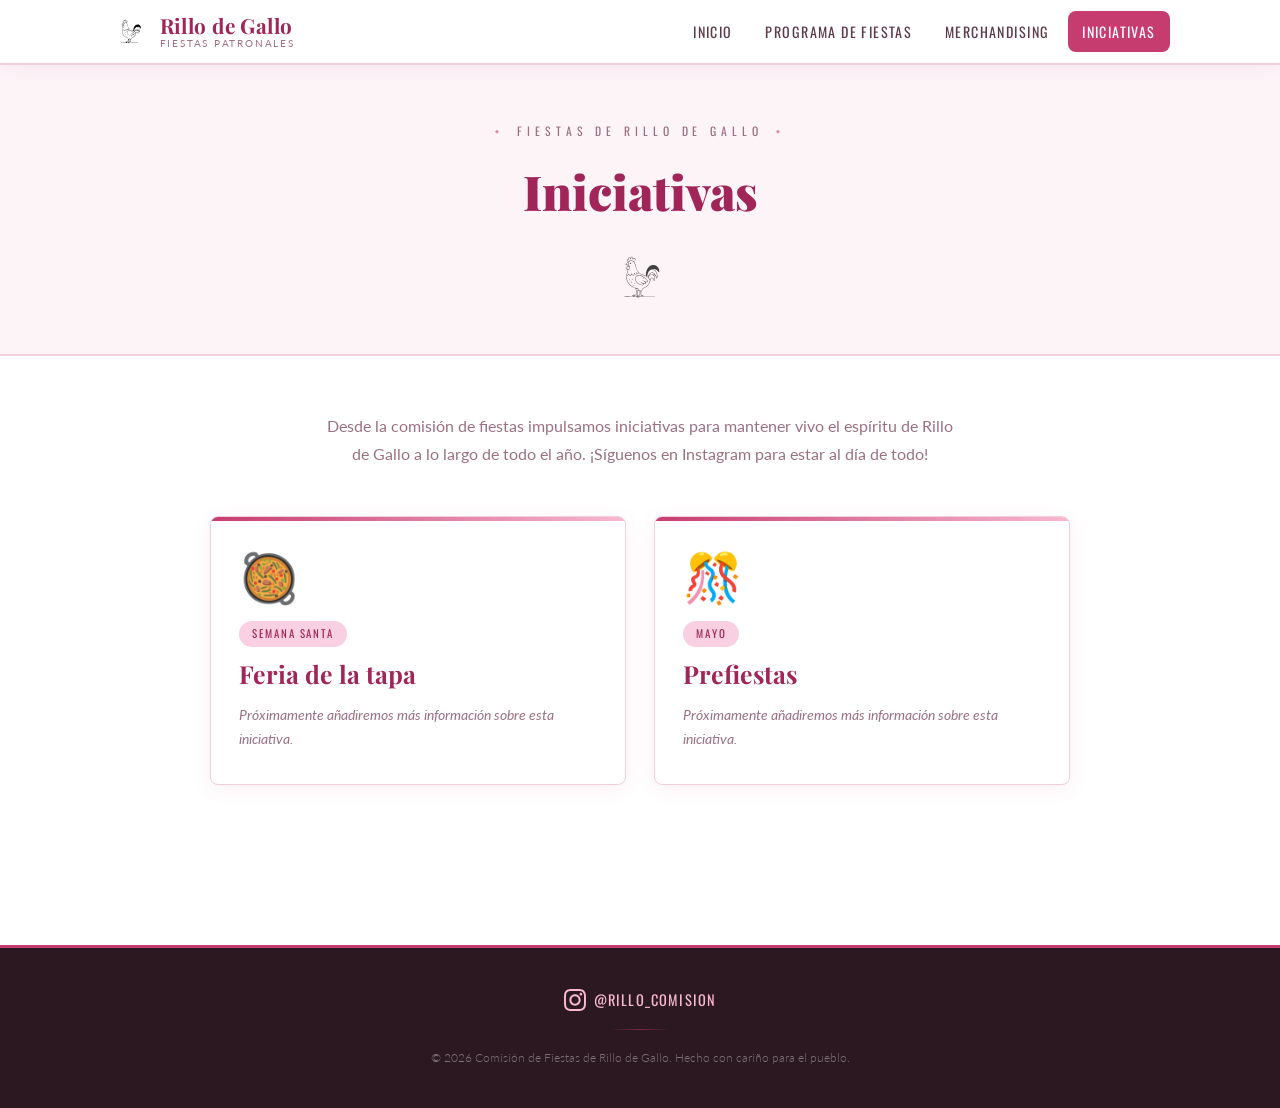
==== iniciativas.html @ b317466b "first commit" ====
<!DOCTYPE html>
<html lang="es">
<head>
  <meta charset="UTF-8" />
  <meta name="viewport" content="width=device-width, initial-scale=1.0" />
  <meta name="description" content="Iniciativas y propuestas de la comisión de las Fiestas de Rillo de Gallo. Proyectos y actividades para el pueblo." />
  <title>Iniciativas · Rillo de Gallo</title>
  <link rel="stylesheet" href="style.css" />
</head>
<body>

  <!-- ========================================================
       HEADER
       ======================================================== -->
  <header class="site-header" role="banner">
    <div class="header-inner">

      <a href="index.html" class="site-logo" aria-label="Inicio — Fiestas de Rillo de Gallo">
        <img src="gallo.svg" alt="" class="logo-rooster" aria-hidden="true" />
        <div class="logo-text">
          <span class="logo-main">Rillo de Gallo</span>
          <span class="logo-sub">Fiestas Patronales</span>
        </div>
      </a>

      <button
        id="nav-toggle"
        class="nav-toggle"
        aria-controls="site-nav"
        aria-expanded="false"
        aria-label="Abrir menú de navegación"
      >
        <span></span>
        <span></span>
        <span></span>
      </button>

      <nav id="site-nav" class="site-nav" aria-label="Navegación principal">
        <a href="index.html"         class="nav-link">Inicio</a>
        <a href="programa.html"      class="nav-link">Programa de Fiestas</a>
        <a href="merchandising.html" class="nav-link">Merchandising</a>
        <a href="iniciativas.html"   class="nav-link">Iniciativas</a>
      </nav>

    </div>
  </header>


  <!-- ========================================================
       HERO DE SECCIÓN
       ======================================================== -->
  <section class="section-hero" aria-labelledby="page-title">
    <p class="section-hero-eyebrow">Fiestas de Rillo de Gallo</p>
    <h1 class="section-hero-title" id="page-title">Iniciativas</h1>
    <img src="gallo.svg" alt="" class="section-hero-rooster" aria-hidden="true" />
  </section>


  <!-- ========================================================
       INICIATIVAS
       ======================================================== -->
  <main class="initiatives-section" id="main-content">
    <div class="container">

      <p class="initiatives-intro">
        Desde la comisión de fiestas impulsamos iniciativas para mantener vivo
        el espíritu de Rillo de Gallo a lo largo de todo el año.
        ¡Síguenos en Instagram para estar al día de todo!
      </p>

      <div class="initiatives-grid">

        <!-- Feria de la tapa -->
        <article class="initiative-card" aria-labelledby="init-tapa-title">
          <span class="initiative-icon" aria-hidden="true">🥘</span>
          <span class="initiative-tag">Semana Santa</span>
          <h2 class="initiative-title" id="init-tapa-title">Feria de la tapa</h2>
          <p class="initiative-desc">
            Próximamente añadiremos más información sobre esta iniciativa.
          </p>
        </article>

        <!-- Prefiestas -->
        <article class="initiative-card" aria-labelledby="init-prefiestas-title">
          <span class="initiative-icon" aria-hidden="true">🎊</span>
          <span class="initiative-tag">Mayo</span>
          <h2 class="initiative-title" id="init-prefiestas-title">Prefiestas</h2>
          <p class="initiative-desc">
            Próximamente añadiremos más información sobre esta iniciativa.
          </p>
        </article>

      </div>
    </div>
  </main>


  <!-- ========================================================
       FOOTER
       ======================================================== -->
  <footer class="site-footer" role="contentinfo">
    <div class="footer-inner">

      <a
        href="https://www.instagram.com/rillo_comision/"
        target="_blank"
        rel="noopener noreferrer"
        class="footer-instagram"
        aria-label="Síguenos en Instagram (@rillo_comision) — se abre en pestaña nueva"
      >
        <svg xmlns="http://www.w3.org/2000/svg" viewBox="0 0 24 24" aria-hidden="true" focusable="false">
          <path d="M12 2.163c3.204 0 3.584.012 4.85.07 3.252.148 4.771 1.691 4.919 4.919.058 1.265.069 1.645.069 4.849 0 3.205-.012 3.584-.069 4.849-.149 3.225-1.664 4.771-4.919 4.919-1.266.058-1.644.07-4.85.07-3.204 0-3.584-.012-4.849-.07-3.26-.149-4.771-1.699-4.919-4.92-.058-1.265-.07-1.644-.07-4.849 0-3.204.013-3.583.07-4.849.149-3.227 1.664-4.771 4.919-4.919 1.266-.057 1.645-.069 4.849-.069zm0-2.163c-3.259 0-3.667.014-4.947.072-4.358.2-6.78 2.618-6.98 6.98-.059 1.281-.073 1.689-.073 4.948 0 3.259.014 3.668.072 4.948.2 4.358 2.618 6.78 6.98 6.98 1.281.058 1.689.072 4.948.072 3.259 0 3.668-.014 4.948-.072 4.354-.2 6.782-2.618 6.979-6.98.059-1.28.073-1.689.073-4.948 0-3.259-.014-3.667-.072-4.947-.196-4.354-2.617-6.78-6.979-6.98-1.281-.059-1.69-.073-4.949-.073zm0 5.838c-3.403 0-6.162 2.759-6.162 6.162s2.759 6.163 6.162 6.163 6.162-2.759 6.162-6.163c0-3.403-2.759-6.162-6.162-6.162zm0 10.162c-2.209 0-4-1.79-4-4 0-2.209 1.791-4 4-4s4 1.791 4 4c0 2.21-1.791 4-4 4zm6.406-11.845c-.796 0-1.441.645-1.441 1.44s.645 1.44 1.441 1.44c.795 0 1.439-.645 1.439-1.44s-.644-1.44-1.439-1.44z"/>
        </svg>
        @rillo_comision
      </a>

      <hr class="footer-divider" aria-hidden="true" />

      <p class="footer-copy">
        &copy; <span id="footer-year">2026</span> Comisión de Fiestas de Rillo de Gallo.
        Hecho con cariño para el pueblo.
      </p>

    </div>
  </footer>


  <script src="script.js"></script>
  <script>
    var footerYear = document.getElementById('footer-year');
    if (footerYear) footerYear.textContent = new Date().getFullYear();
  </script>

</body>
</html>
---- style.css ----
/* ============================================
   FIESTAS DE RILLO DE GALLO — Hoja de estilos
   ============================================
   Para cambiar colores, edita las variables
   CSS de la sección ":root" más abajo.
   ============================================ */

@import url('https://fonts.googleapis.com/css2?family=Playfair+Display:ital,wght@0,700;0,900;1,400;1,700&family=Oswald:wght@400;600;700&family=Lato:wght@300;400;700&display=swap');

/* ============================================
   VARIABLES
   ============================================ */
:root {
  --color-primary:       #C73C6E; /* Rosa principal */
  --color-primary-dark:  #A02558; /* Rosa oscuro */
  --color-primary-light: #F9D0E1; /* Rosa muy claro */
  --color-accent:        #F8B8D0; /* Rosa acento */
  --color-bg:            #FFFFFF; /* Blanco puro */
  --color-bg-soft:       #FDF4F8; /* Blanco rosado muy suave */
  --color-text:          #2C1820; /* Texto oscuro */
  --color-text-mid:      #5C3A4A; /* Texto medio */
  --color-text-light:    #9B7080; /* Texto suave */
  --color-border:        #F0D0DC; /* Borde rosa claro */
  --color-dark:          #2C1820; /* Oscuro (footer) */
  --color-white:         #FFFFFF;

  --font-display: 'Playfair Display', Georgia, serif;
  --font-heading: 'Oswald', Arial, sans-serif;
  --font-body:    'Lato', Arial, sans-serif;

  --shadow-soft:   0 4px 20px rgba(199, 60, 110, 0.08);
  --shadow-medium: 0 8px 30px rgba(199, 60, 110, 0.15);
  --radius:        8px;
  --transition:    0.3s ease;
}

/* ============================================
   RESET Y BASE
   ============================================ */
*, *::before, *::after {
  box-sizing: border-box;
  margin: 0;
  padding: 0;
}

html { scroll-behavior: smooth; }

body {
  font-family: var(--font-body);
  color: var(--color-text);
  background-color: var(--color-bg);
  min-height: 100vh;
  line-height: 1.65;
}

img { max-width: 100%; height: auto; display: block; }

a {
  color: var(--color-primary);
  text-decoration: none;
  transition: color var(--transition);
}
a:hover { color: var(--color-primary-dark); }

.container {
  width: 100%;
  max-width: 1100px;
  margin: 0 auto;
  padding: 0 1.25rem;
}

/* ============================================
   HEADER — blanco con acentos rosas
   ============================================ */
.site-header {
  background-color: var(--color-bg);
  position: sticky;
  top: 0;
  z-index: 1000;
  border-bottom: 2px solid var(--color-border);
  box-shadow: 0 2px 16px rgba(199, 60, 110, 0.08);
}

.header-inner {
  display: flex;
  align-items: center;
  justify-content: space-between;
  padding: 0.7rem 1.25rem;
  max-width: 1100px;
  margin: 0 auto;
  gap: 1rem;
}

/* Logo con gallo */
.site-logo {
  display: flex;
  align-items: center;
  gap: 0.6rem;
  text-decoration: none;
  flex-shrink: 0;
}

.logo-rooster {
  width: 40px;
  height: 40px;
  flex-shrink: 0;
}

.logo-text {
  display: flex;
  flex-direction: column;
  line-height: 1.15;
}

.logo-main {
  font-family: var(--font-display);
  font-size: clamp(1rem, 3.5vw, 1.3rem);
  font-weight: 700;
  color: var(--color-primary-dark);
  letter-spacing: 0.02em;
}

.logo-sub {
  font-family: var(--font-body);
  font-size: clamp(0.55rem, 1.5vw, 0.62rem);
  color: var(--color-text-light);
  letter-spacing: 0.18em;
  text-transform: uppercase;
}

/* ---- Navegación ---- */
.site-nav {
  display: none;
  flex-direction: column;
  gap: 0.15rem;
  position: absolute;
  top: 100%;
  left: 0;
  right: 0;
  background-color: var(--color-bg);
  padding: 0.75rem 1.25rem 1.25rem;
  border-top: 1px solid var(--color-border);
  box-shadow: 0 8px 20px rgba(199, 60, 110, 0.08);
}

.site-nav.is-open { display: flex; }

.nav-link {
  font-family: var(--font-heading);
  font-size: 0.88rem;
  letter-spacing: 0.1em;
  text-transform: uppercase;
  color: var(--color-text-mid);
  padding: 0.55rem 0.9rem;
  border-radius: var(--radius);
  transition: background-color var(--transition), color var(--transition);
  white-space: nowrap;
}

.nav-link:hover,
.nav-link.active {
  background-color: var(--color-primary);
  color: var(--color-white);
}

/* ---- Botón hamburguesa ---- */
.nav-toggle {
  background: none;
  border: 1.5px solid var(--color-primary);
  border-radius: var(--radius);
  width: 42px;
  height: 36px;
  display: flex;
  flex-direction: column;
  justify-content: center;
  align-items: center;
  gap: 5px;
  cursor: pointer;
  padding: 0 8px;
  flex-shrink: 0;
  transition: background-color var(--transition);
}

.nav-toggle:hover { background-color: var(--color-primary-light); }

.nav-toggle span {
  display: block;
  width: 100%;
  height: 2px;
  background-color: var(--color-primary);
  border-radius: 2px;
  transition: transform var(--transition), opacity var(--transition);
}

.nav-toggle[aria-expanded="true"] span:nth-child(1) { transform: translateY(7px) rotate(45deg); }
.nav-toggle[aria-expanded="true"] span:nth-child(2) { opacity: 0; transform: scaleX(0); }
.nav-toggle[aria-expanded="true"] span:nth-child(3) { transform: translateY(-7px) rotate(-45deg); }

@media (min-width: 768px) {
  .nav-toggle { display: none; }

  .site-nav {
    display: flex;
    flex-direction: row;
    position: static;
    background: none;
    padding: 0;
    border: none;
    box-shadow: none;
    gap: 0.25rem;
  }
}

/* ============================================
   FOOTER
   ============================================ */
.site-footer {
  background-color: var(--color-dark);
  border-top: 3px solid var(--color-primary);
  color: rgba(255,255,255,0.85);
  padding: 2.5rem 1.25rem;
  margin-top: 5rem;
}

.footer-inner {
  max-width: 1100px;
  margin: 0 auto;
  display: flex;
  flex-direction: column;
  align-items: center;
  gap: 1.1rem;
  text-align: center;
}

.footer-instagram {
  display: inline-flex;
  align-items: center;
  gap: 0.5rem;
  color: var(--color-accent);
  font-family: var(--font-heading);
  font-size: 0.9rem;
  letter-spacing: 0.08em;
  text-transform: uppercase;
  transition: color var(--transition), transform var(--transition);
}

.footer-instagram:hover { color: var(--color-white); transform: translateY(-2px); }

.footer-instagram svg { width: 22px; height: 22px; fill: currentColor; flex-shrink: 0; }

.footer-divider {
  width: 60px;
  height: 1px;
  background: linear-gradient(to right, transparent, rgba(199,60,110,0.5), transparent);
  border: none;
}

.footer-copy {
  font-size: 0.78rem;
  opacity: 0.45;
  font-family: var(--font-body);
  font-weight: 300;
}

/* ============================================
   ORNAMENTO DECORATIVO
   ============================================ */
.ornament {
  display: flex;
  align-items: center;
  gap: 1.2rem;
  justify-content: center;
  margin: 2.5rem auto;
  max-width: 500px;
  padding: 0 1.25rem;
}

.ornament::before,
.ornament::after {
  content: '';
  flex: 1;
  height: 1px;
  background: linear-gradient(to right, transparent, var(--color-border));
}
.ornament::after {
  background: linear-gradient(to left, transparent, var(--color-border));
}

.ornament-symbol {
  font-size: 1rem;
  color: var(--color-primary);
  flex-shrink: 0;
}

/* ============================================
   HERO PRINCIPAL (index.html) — blanco con ilustración
   ============================================ */
.hero {
  background-color: var(--color-bg);
  text-align: center;
  padding: 3.5rem 1.25rem 0;
  overflow: hidden;
}

.hero-eyebrow {
  font-family: var(--font-heading);
  font-size: clamp(0.68rem, 2vw, 0.82rem);
  letter-spacing: 0.42em;
  text-transform: uppercase;
  color: var(--color-text-light);
  margin-bottom: 1.2rem;
  display: flex;
  align-items: center;
  justify-content: center;
  gap: 0.8rem;
}

.hero-eyebrow::before,
.hero-eyebrow::after {
  content: '◆';
  font-size: 0.4em;
  color: var(--color-primary);
  opacity: 0.6;
}

.hero-title {
  font-family: var(--font-display);
  font-size: clamp(2.4rem, 8vw, 4.8rem);
  font-weight: 900;
  line-height: 1.06;
  color: var(--color-text);
  margin-bottom: 0.3rem;
}

.hero-title-accent {
  display: block;
  color: var(--color-primary);
  font-style: italic;
}

.hero-year {
  font-family: var(--font-heading);
  font-size: clamp(1rem, 3.5vw, 1.4rem);
  font-weight: 400;
  letter-spacing: 0.35em;
  color: var(--color-text-light);
  margin-top: 0.5rem;
}

/* Ilustración del pueblo */
.hero-illustration-wrap {
  margin: 2rem auto 0;
  max-width: 900px;
  width: 100%;
  /* Fade suave en los laterales para integrar la imagen */
  -webkit-mask-image: linear-gradient(to right, transparent 0%, black 8%, black 92%, transparent 100%);
  mask-image: linear-gradient(to right, transparent 0%, black 8%, black 92%, transparent 100%);
}

.hero-illustration {
  width: 100%;
  height: auto;
  display: block;
}

/* Barra con fecha debajo de la ilustración */
.hero-date-bar {
  background-color: var(--color-primary);
  color: var(--color-white);
  padding: 0.7rem 1.25rem;
  font-family: var(--font-heading);
  font-size: clamp(0.8rem, 2.5vw, 0.95rem);
  letter-spacing: 0.2em;
  text-transform: uppercase;
  text-align: center;
}

/* ============================================
   SECCIÓN CUENTA ATRÁS
   ============================================ */
.countdown-section {
  padding: 4rem 1.25rem 3rem;
  text-align: center;
  background-color: var(--color-bg-soft);
}

.section-title {
  font-family: var(--font-display);
  font-size: clamp(1.4rem, 4vw, 2rem);
  color: var(--color-primary-dark);
  margin-bottom: 0.4rem;
}

.section-subtitle {
  font-family: var(--font-body);
  font-size: clamp(0.85rem, 2.5vw, 1rem);
  color: var(--color-text-light);
  margin-bottom: 2.5rem;
}

.countdown-grid {
  display: inline-flex;
  justify-content: center;
  align-items: center;
  gap: 0.6rem;
  flex-wrap: wrap;
}

.countdown-item {
  background-color: var(--color-dark);
  border-radius: var(--radius);
  padding: 1.2rem 0.9rem 1rem;
  min-width: 80px;
  box-shadow: var(--shadow-medium);
  border-top: 3px solid var(--color-primary);
  position: relative;
  overflow: hidden;
}

.countdown-item::before {
  content: '';
  position: absolute;
  inset: 0;
  background: linear-gradient(135deg, rgba(199,60,110,0.1) 0%, transparent 55%);
  pointer-events: none;
}

.countdown-number {
  display: block;
  font-family: var(--font-heading);
  font-size: clamp(2rem, 7vw, 2.8rem);
  font-weight: 700;
  color: var(--color-accent);
  line-height: 1;
  min-width: 2ch;
  font-variant-numeric: tabular-nums;
}

.countdown-label {
  display: block;
  font-family: var(--font-body);
  font-size: 0.6rem;
  text-transform: uppercase;
  letter-spacing: 0.18em;
  color: rgba(255,255,255,0.5);
  margin-top: 0.4rem;
}

.countdown-sep {
  font-family: var(--font-heading);
  font-size: clamp(1.6rem, 5vw, 2.2rem);
  font-weight: 700;
  color: var(--color-primary);
  line-height: 1;
  margin-bottom: 1.1rem;
  flex-shrink: 0;
}

.countdown-celebration {
  display: none;
  font-family: var(--font-display);
  font-size: clamp(1.3rem, 5vw, 2rem);
  color: var(--color-primary);
  font-style: italic;
  padding: 1.5rem 1rem;
  border: 2px dashed var(--color-accent);
  border-radius: var(--radius);
  max-width: 500px;
  margin: 0 auto;
  background-color: var(--color-bg-soft);
  box-shadow: var(--shadow-soft);
}

/* ============================================
   BIENVENIDA
   ============================================ */
.welcome-section {
  background-color: var(--color-bg);
  padding: 4rem 1.25rem;
  position: relative;
}

.welcome-section::before,
.welcome-section::after {
  content: '';
  position: absolute;
  left: 8%;
  right: 8%;
  height: 1px;
  background: linear-gradient(to right, transparent, var(--color-border), transparent);
}
.welcome-section::before { top: 0; }
.welcome-section::after  { bottom: 0; }

.welcome-inner {
  max-width: 760px;
  margin: 0 auto;
  text-align: center;
}

.welcome-inner p {
  font-size: clamp(0.9rem, 2.5vw, 1.05rem);
  line-height: 1.85;
  color: var(--color-text-mid);
  margin-bottom: 1.2rem;
  text-align: left;
}
.welcome-inner p:last-child { margin-bottom: 0; }

.welcome-inner p:first-of-type::first-letter {
  font-family: var(--font-display);
  font-size: 3.2em;
  font-weight: 900;
  color: var(--color-primary);
  float: left;
  line-height: 0.75;
  margin-right: 0.1em;
  margin-top: 0.08em;
}

/* ============================================
   TARJETAS DE ACCESO RÁPIDO
   ============================================ */
.cards-section {
  padding: 3.5rem 1.25rem 4rem;
  background-color: var(--color-bg-soft);
}

.cards-grid {
  display: grid;
  grid-template-columns: 1fr;
  gap: 1.25rem;
  max-width: 900px;
  margin: 2rem auto 0;
}

@media (min-width: 480px) { .cards-grid { grid-template-columns: 1fr 1fr; } }
@media (min-width: 720px) { .cards-grid { grid-template-columns: repeat(3, 1fr); } }

.card {
  background-color: var(--color-bg);
  border-radius: var(--radius);
  padding: 2rem 1.4rem;
  text-align: center;
  text-decoration: none;
  color: var(--color-text);
  display: flex;
  flex-direction: column;
  align-items: center;
  gap: 0.5rem;
  box-shadow: var(--shadow-soft);
  border: 1.5px solid var(--color-border);
  transition: transform var(--transition), border-color var(--transition), box-shadow var(--transition);
  position: relative;
  overflow: hidden;
}

.card::before {
  content: '';
  position: absolute;
  top: 0; left: 0; right: 0;
  height: 3px;
  background: linear-gradient(to right, var(--color-primary), var(--color-accent));
}

.card:hover {
  transform: translateY(-5px);
  border-color: var(--color-primary);
  box-shadow: var(--shadow-medium);
  color: var(--color-text);
}

.card-icon { font-size: 2.6rem; line-height: 1; }

.card-title {
  font-family: var(--font-heading);
  font-size: 1rem;
  font-weight: 600;
  letter-spacing: 0.06em;
  text-transform: uppercase;
  color: var(--color-primary-dark);
  margin-top: 0.2rem;
}

.card-desc {
  font-family: var(--font-body);
  font-size: 0.83rem;
  color: var(--color-text-light);
  line-height: 1.55;
}

.card-arrow {
  font-size: 1.2rem;
  color: var(--color-primary);
  margin-top: 0.4rem;
  display: inline-block;
  transition: transform var(--transition);
}
.card:hover .card-arrow { transform: translateX(5px); }

/* ============================================
   HERO DE SECCIÓN (páginas interiores)
   ============================================ */
.section-hero {
  background-color: var(--color-bg-soft);
  border-bottom: 2px solid var(--color-border);
  text-align: center;
  padding: 3.5rem 1.25rem 3rem;
}

.section-hero-eyebrow {
  font-family: var(--font-heading);
  font-size: 0.73rem;
  letter-spacing: 0.42em;
  text-transform: uppercase;
  color: var(--color-text-light);
  margin-bottom: 0.7rem;
  display: flex;
  align-items: center;
  justify-content: center;
  gap: 0.8rem;
}

.section-hero-eyebrow::before,
.section-hero-eyebrow::after {
  content: '◆';
  font-size: 0.4em;
  color: var(--color-primary);
  opacity: 0.6;
}

.section-hero-title {
  font-family: var(--font-display);
  font-size: clamp(1.9rem, 6vw, 3rem);
  font-weight: 900;
  color: var(--color-primary-dark);
}

/* Imagen decorativa de gallo en páginas interiores */
.section-hero-rooster {
  width: 70px;
  height: auto;
  margin: 1.2rem auto 0;
  opacity: 0.75;
}

/* ============================================
   PLACEHOLDER
   ============================================ */
.placeholder-section {
  padding: 4rem 1.25rem 5rem;
  text-align: center;
}

.placeholder-box {
  max-width: 580px;
  margin: 0 auto;
  background-color: var(--color-bg);
  border-radius: var(--radius);
  padding: 3rem 2rem 2.5rem;
  box-shadow: var(--shadow-soft);
  border: 1.5px dashed var(--color-accent);
  position: relative;
}

.placeholder-box::before { content: '✦'; position: absolute; top: 0.7rem; left: 0.9rem; color: var(--color-primary); font-size: 0.7rem; opacity: 0.4; }
.placeholder-box::after  { content: '✦'; position: absolute; bottom: 0.7rem; right: 0.9rem; color: var(--color-primary); font-size: 0.7rem; opacity: 0.4; }

.placeholder-icon { font-size: 3.2rem; display: block; margin-bottom: 1rem; line-height: 1; }

.placeholder-box h2 {
  font-family: var(--font-display);
  font-size: clamp(1.3rem, 4vw, 1.7rem);
  color: var(--color-primary-dark);
  margin-bottom: 0.75rem;
}

.placeholder-box p {
  color: var(--color-text-mid);
  font-size: clamp(0.9rem, 2.5vw, 1rem);
  line-height: 1.75;
  max-width: 400px;
  margin: 0 auto 0.75rem;
}

.btn-back {
  display: inline-block;
  margin-top: 1.75rem;
  padding: 0.72rem 2rem;
  background-color: var(--color-primary);
  color: var(--color-white);
  font-family: var(--font-heading);
  font-size: 0.85rem;
  letter-spacing: 0.12em;
  text-transform: uppercase;
  border-radius: var(--radius);
  transition: background-color var(--transition), transform var(--transition), box-shadow var(--transition);
  box-shadow: 0 3px 10px rgba(199,60,110,0.25);
}

.btn-back:hover {
  background-color: var(--color-primary-dark);
  color: var(--color-white);
  transform: translateY(-2px);
  box-shadow: 0 5px 15px rgba(199,60,110,0.35);
}

/* ============================================
   UTILIDADES
   ============================================ */
.visually-hidden {
  position: absolute; width: 1px; height: 1px;
  padding: 0; overflow: hidden;
  clip: rect(0,0,0,0); white-space: nowrap; border: 0;
}

.text-center { text-align: center; }

/* ============================================
   TIENDA — MERCHANDISING
   ============================================ */
.shop-section {
  padding: 3.5rem 1.25rem 5rem;
}

/* Aviso de cómo comprar */
.buy-info-box {
  display: flex;
  align-items: flex-start;
  gap: 1rem;
  background-color: var(--color-bg-soft);
  border: 1.5px solid var(--color-border);
  border-left: 4px solid var(--color-primary);
  border-radius: var(--radius);
  padding: 1.2rem 1.5rem;
  max-width: 860px;
  margin: 0 auto 3rem;
  text-align: left;
}

.buy-info-icon {
  font-size: 1.7rem;
  line-height: 1;
  flex-shrink: 0;
  margin-top: 0.1rem;
}

.buy-info-box p {
  font-size: 0.95rem;
  color: var(--color-text-mid);
  line-height: 1.65;
  margin: 0;
}

.buy-info-box strong { color: var(--color-primary-dark); }

/* Grid de productos */
.product-grid {
  display: grid;
  grid-template-columns: 1fr;
  gap: 1.5rem;
  max-width: 860px;
  margin: 0 auto;
}

@media (min-width: 480px) { .product-grid { grid-template-columns: 1fr 1fr; } }
@media (min-width: 720px) { .product-grid { grid-template-columns: repeat(3, 1fr); } }

.product-card {
  background-color: var(--color-bg);
  border: 1.5px solid var(--color-border);
  border-radius: var(--radius);
  overflow: hidden;
  box-shadow: var(--shadow-soft);
  display: flex;
  flex-direction: column;
  transition: transform var(--transition), box-shadow var(--transition), border-color var(--transition);
}

.product-card:hover {
  transform: translateY(-5px);
  box-shadow: var(--shadow-medium);
  border-color: var(--color-primary);
}

/* Contenedor cuadrado para la imagen */
.product-image-wrap {
  aspect-ratio: 1 / 1;
  overflow: hidden;
  background-color: var(--color-bg-soft);
  display: flex;
  align-items: center;
  justify-content: center;
}

.product-image-wrap img {
  width: 100%;
  height: 100%;
  object-fit: cover;
  transition: transform var(--transition);
}

.product-card:hover .product-image-wrap img {
  transform: scale(1.04);
}

/* Imagen ausente — emoji de relleno */
.product-image-placeholder {
  font-size: 4rem;
  opacity: 0.25;
}

.product-info {
  padding: 1.1rem 1.25rem 1.4rem;
  display: flex;
  flex-direction: column;
  gap: 0.35rem;
  flex: 1;
}

.product-name {
  font-family: var(--font-heading);
  font-size: 1rem;
  font-weight: 600;
  letter-spacing: 0.06em;
  text-transform: uppercase;
  color: var(--color-text);
}

.product-price {
  font-family: var(--font-display);
  font-size: 1.35rem;
  font-weight: 700;
  color: var(--color-primary);
  line-height: 1;
}

.product-price.price-ask {
  font-family: var(--font-body);
  font-size: 0.85rem;
  font-weight: 400;
  font-style: italic;
  color: var(--color-text-light);
}

.product-desc {
  font-size: 0.83rem;
  color: var(--color-text-light);
  line-height: 1.55;
  margin-top: 0.15rem;
}

/* ============================================
   INICIATIVAS
   ============================================ */
.initiatives-section {
  padding: 3.5rem 1.25rem 5rem;
}

.initiatives-intro {
  text-align: center;
  max-width: 640px;
  margin: 0 auto 3rem;
  font-size: clamp(0.9rem, 2.5vw, 1rem);
  color: var(--color-text-light);
  line-height: 1.75;
}

.initiatives-grid {
  display: grid;
  grid-template-columns: 1fr;
  gap: 1.75rem;
  max-width: 860px;
  margin: 0 auto;
}

@media (min-width: 600px) {
  .initiatives-grid { grid-template-columns: 1fr 1fr; }
}

.initiative-card {
  background-color: var(--color-bg);
  border: 1.5px solid var(--color-border);
  border-radius: var(--radius);
  padding: 2.25rem 1.75rem 2rem;
  box-shadow: var(--shadow-soft);
  position: relative;
  overflow: hidden;
  transition: transform var(--transition), box-shadow var(--transition), border-color var(--transition);
}

/* Línea de color en la parte superior */
.initiative-card::before {
  content: '';
  position: absolute;
  top: 0; left: 0; right: 0;
  height: 4px;
  background: linear-gradient(to right, var(--color-primary), var(--color-accent));
}

.initiative-card:hover {
  transform: translateY(-5px);
  box-shadow: var(--shadow-medium);
  border-color: var(--color-primary);
}

.initiative-icon {
  font-size: 3rem;
  line-height: 1;
  display: block;
  margin-bottom: 1.1rem;
}

.initiative-tag {
  display: inline-block;
  background-color: var(--color-primary-light);
  color: var(--color-primary-dark);
  font-family: var(--font-heading);
  font-size: 0.68rem;
  letter-spacing: 0.18em;
  text-transform: uppercase;
  padding: 0.25rem 0.8rem;
  border-radius: 100px;
  margin-bottom: 0.8rem;
}

.initiative-title {
  font-family: var(--font-display);
  font-size: clamp(1.2rem, 3vw, 1.55rem);
  font-weight: 700;
  color: var(--color-primary-dark);
  line-height: 1.2;
  margin-bottom: 0.85rem;
}

.initiative-desc {
  font-size: 0.9rem;
  color: var(--color-text-light);
  line-height: 1.7;
  font-style: italic;
}
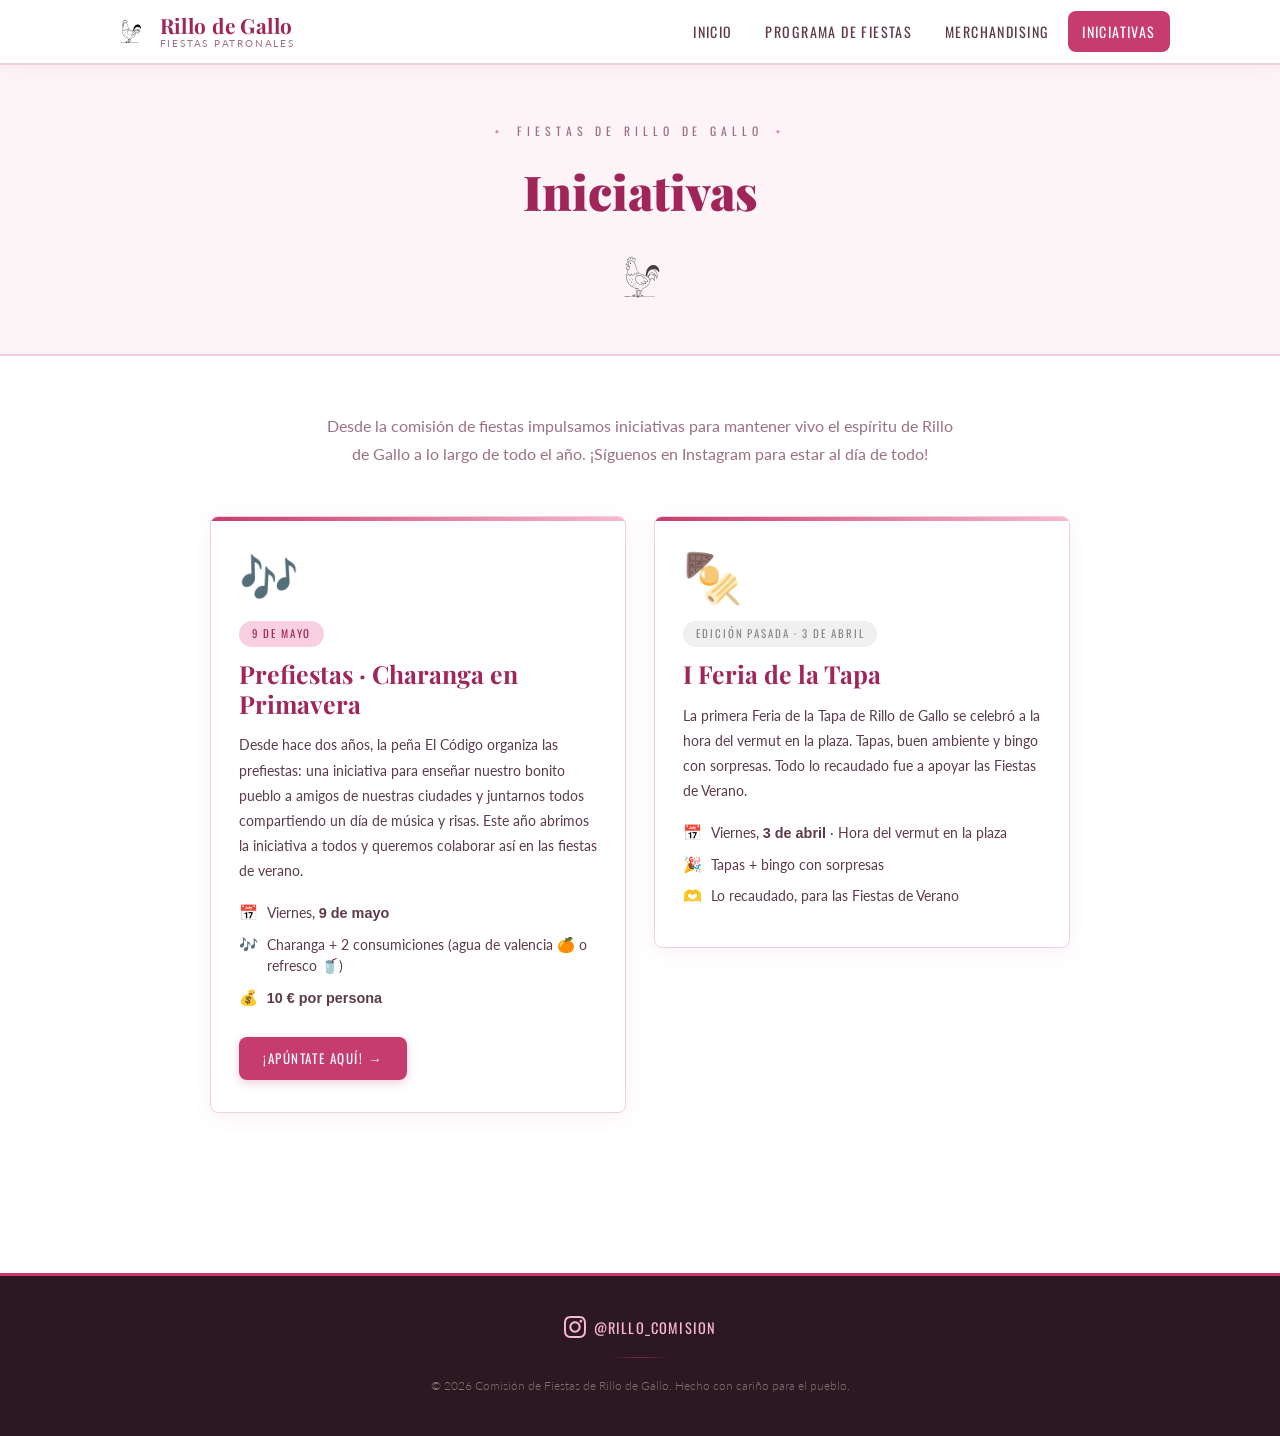
==== commit dc427580: "cambios pequeños" ====
--- a/iniciativas.html
+++ b/iniciativas.html
@@ -70,24 +70,71 @@
 
       <div class="initiatives-grid">
 
-        <!-- Feria de la tapa -->
-        <article class="initiative-card" aria-labelledby="init-tapa-title">
-          <span class="initiative-icon" aria-hidden="true">🥘</span>
-          <span class="initiative-tag">Semana Santa</span>
-          <h2 class="initiative-title" id="init-tapa-title">Feria de la tapa</h2>
+        <!-- Prefiestas (primero, ya que la feria de la tapa ya ha pasado) -->
+        <article class="initiative-card" aria-labelledby="init-prefiestas-title">
+          <span class="initiative-icon" aria-hidden="true">🎶</span>
+          <span class="initiative-tag">9 de mayo</span>
+          <h2 class="initiative-title" id="init-prefiestas-title">Prefiestas · Charanga en Primavera</h2>
+
           <p class="initiative-desc">
-            Próximamente añadiremos más información sobre esta iniciativa.
+            Desde hace dos años, la peña El Código organiza las prefiestas: una iniciativa
+            para enseñar nuestro bonito pueblo a amigos de nuestras ciudades y juntarnos
+            todos compartiendo un día de música y risas. Este año abrimos la iniciativa
+            a todos y queremos colaborar así en las fiestas de verano.
           </p>
+
+          <ul class="initiative-details" aria-label="Detalles del evento">
+            <li class="initiative-detail-item">
+              <span class="detail-icon" aria-hidden="true">📅</span>
+              <span>Viernes, <strong>9 de mayo</strong></span>
+            </li>
+            <li class="initiative-detail-item">
+              <span class="detail-icon" aria-hidden="true">🎶</span>
+              <span>Charanga + 2 consumiciones (agua de valencia 🍊 o refresco 🥤)</span>
+            </li>
+            <li class="initiative-detail-item">
+              <span class="detail-icon" aria-hidden="true">💰</span>
+              <span><strong>10 € por persona</strong></span>
+            </li>
+          </ul>
+
+          <a
+            href="https://forms.gle/rQL1A2M51sM21gEm8"
+            target="_blank"
+            rel="noopener noreferrer"
+            class="initiative-cta"
+            aria-label="Apuntarse a las Prefiestas — se abre en pestaña nueva"
+          >
+            ¡Apúntate aquí! →
+          </a>
         </article>
 
-        <!-- Prefiestas -->
-        <article class="initiative-card" aria-labelledby="init-prefiestas-title">
-          <span class="initiative-icon" aria-hidden="true">🎊</span>
-          <span class="initiative-tag">Mayo</span>
-          <h2 class="initiative-title" id="init-prefiestas-title">Prefiestas</h2>
+        <!-- Feria de la tapa (edición pasada) -->
+        <article class="initiative-card" aria-labelledby="init-tapa-title">
+          <span class="initiative-icon" aria-hidden="true">🍢</span>
+          <span class="initiative-tag initiative-tag--past">Edición pasada · 3 de abril</span>
+          <h2 class="initiative-title" id="init-tapa-title">I Feria de la Tapa</h2>
+
           <p class="initiative-desc">
-            Próximamente añadiremos más información sobre esta iniciativa.
+            La primera Feria de la Tapa de Rillo de Gallo se celebró a la hora del vermut
+            en la plaza. Tapas, buen ambiente y bingo con sorpresas. Todo lo recaudado
+            fue a apoyar las Fiestas de Verano.
           </p>
+
+          <ul class="initiative-details" aria-label="Detalles del evento">
+            <li class="initiative-detail-item">
+              <span class="detail-icon" aria-hidden="true">📅</span>
+              <span>Viernes, <strong>3 de abril</strong> · Hora del vermut en la plaza</span>
+            </li>
+            <li class="initiative-detail-item">
+              <span class="detail-icon" aria-hidden="true">🎉</span>
+              <span>Tapas + bingo con sorpresas</span>
+            </li>
+            <li class="initiative-detail-item">
+              <span class="detail-icon" aria-hidden="true">🫶</span>
+              <span>Lo recaudado, para las Fiestas de Verano</span>
+            </li>
+          </ul>
         </article>
 
       </div>
--- a/style.css
+++ b/style.css
@@ -924,6 +924,12 @@
   margin-bottom: 0.8rem;
 }
 
+/* Variante para eventos ya celebrados */
+.initiative-tag--past {
+  background-color: #F0F0F0;
+  color: #888;
+}
+
 .initiative-title {
   font-family: var(--font-display);
   font-size: clamp(1.2rem, 3vw, 1.55rem);
@@ -935,7 +941,54 @@
 
 .initiative-desc {
   font-size: 0.9rem;
-  color: var(--color-text-light);
-  line-height: 1.7;
-  font-style: italic;
-}
+  color: var(--color-text-mid);
+  line-height: 1.75;
+}
+
+/* Lista de detalles (fecha, precio, etc.) dentro de una iniciativa */
+.initiative-details {
+  margin: 1.1rem 0 0.5rem;
+  display: flex;
+  flex-direction: column;
+  gap: 0.55rem;
+}
+
+.initiative-detail-item {
+  display: flex;
+  align-items: baseline;
+  gap: 0.55rem;
+  font-size: 0.9rem;
+  color: var(--color-text-mid);
+  line-height: 1.45;
+}
+
+.initiative-detail-item .detail-icon {
+  flex-shrink: 0;
+  font-size: 0.95rem;
+}
+
+/* Botón CTA dentro de la tarjeta de iniciativa */
+.initiative-cta {
+  display: inline-block;
+  margin-top: 1.3rem;
+  padding: 0.65rem 1.5rem;
+  background-color: var(--color-primary);
+  color: var(--color-white);
+  font-family: var(--font-heading);
+  font-size: 0.82rem;
+  letter-spacing: 0.12em;
+  text-transform: uppercase;
+  border-radius: var(--radius);
+  transition: background-color var(--transition), transform var(--transition), box-shadow var(--transition);
+  box-shadow: 0 3px 10px rgba(199, 60, 110, 0.25);
+}
+
+.initiative-cta:hover {
+  background-color: var(--color-primary-dark);
+  color: var(--color-white);
+  transform: translateY(-2px);
+  box-shadow: 0 5px 14px rgba(199, 60, 110, 0.35);
+}
+
+/* Las dos tarjetas se alinean al inicio para que no estiren si tienen alturas distintas */
+.initiatives-grid { align-items: start; }
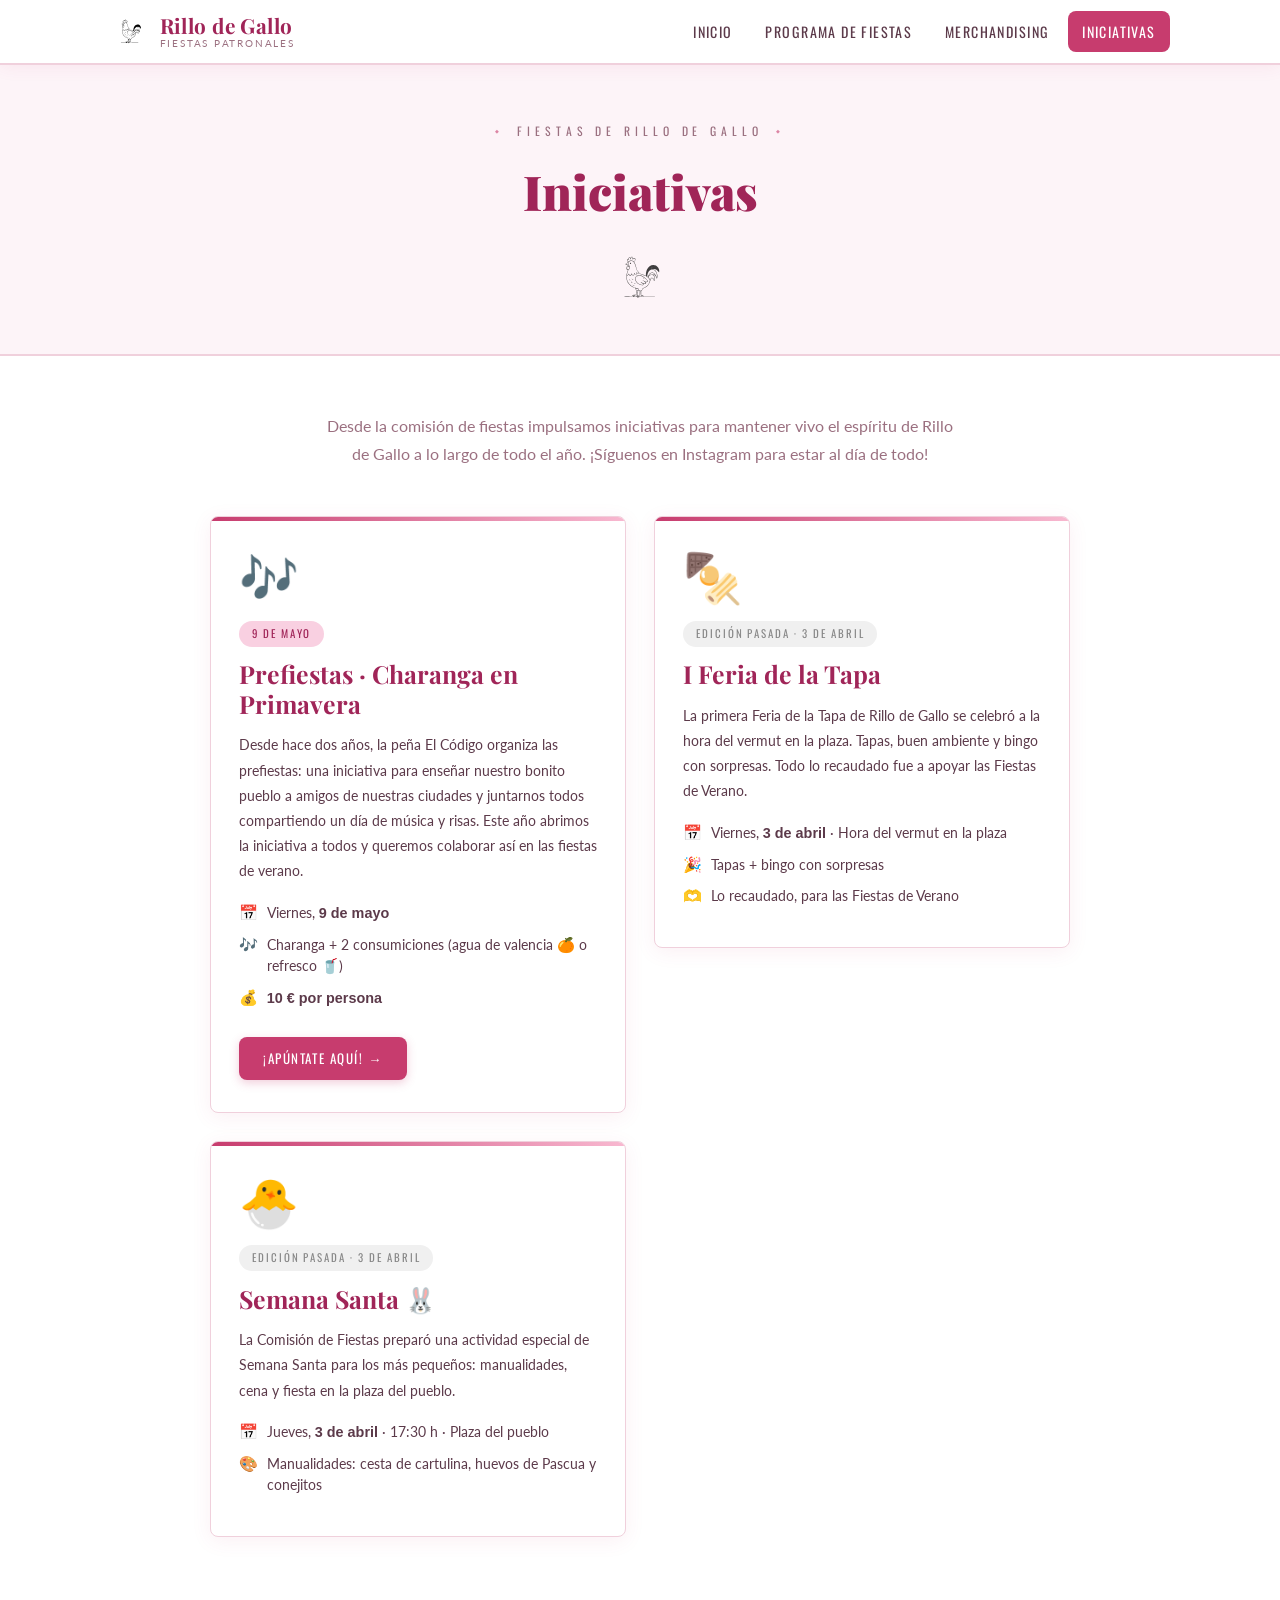
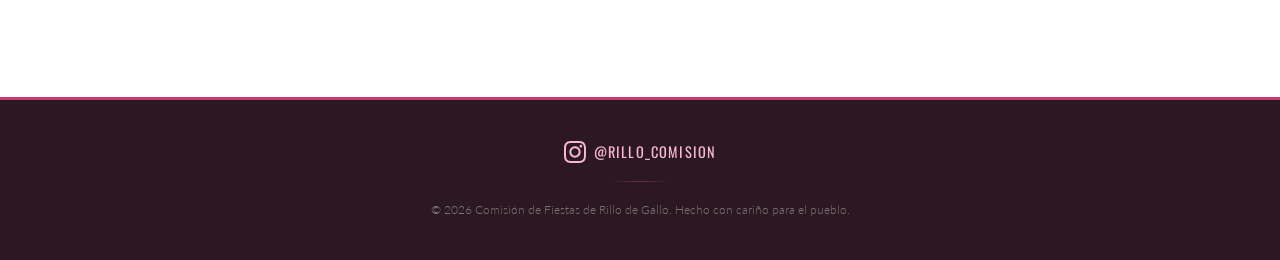
==== commit c4dbf873: "iniciativa infantil" ====
--- a/iniciativas.html
+++ b/iniciativas.html
@@ -133,6 +133,29 @@
             <li class="initiative-detail-item">
               <span class="detail-icon" aria-hidden="true">🫶</span>
               <span>Lo recaudado, para las Fiestas de Verano</span>
+            </li>
+          </ul>
+        </article>
+
+        <!-- Semana Santa (edición pasada) -->
+        <article class="initiative-card" aria-labelledby="init-semana-santa-title">
+          <span class="initiative-icon" aria-hidden="true">🐣</span>
+          <span class="initiative-tag initiative-tag--past">Edición pasada · 3 de abril</span>
+          <h2 class="initiative-title" id="init-semana-santa-title">Semana Santa 🐰</h2>
+
+          <p class="initiative-desc">
+            La Comisión de Fiestas preparó una actividad especial de Semana Santa para los
+            más pequeños: manualidades, cena y fiesta en la plaza del pueblo.
+          </p>
+
+          <ul class="initiative-details" aria-label="Detalles del evento">
+            <li class="initiative-detail-item">
+              <span class="detail-icon" aria-hidden="true">📅</span>
+              <span>Jueves, <strong>3 de abril</strong> · 17:30 h · Plaza del pueblo</span>
+            </li>
+            <li class="initiative-detail-item">
+              <span class="detail-icon" aria-hidden="true">🎨</span>
+              <span>Manualidades: cesta de cartulina, huevos de Pascua y conejitos</span>
             </li>
           </ul>
         </article>
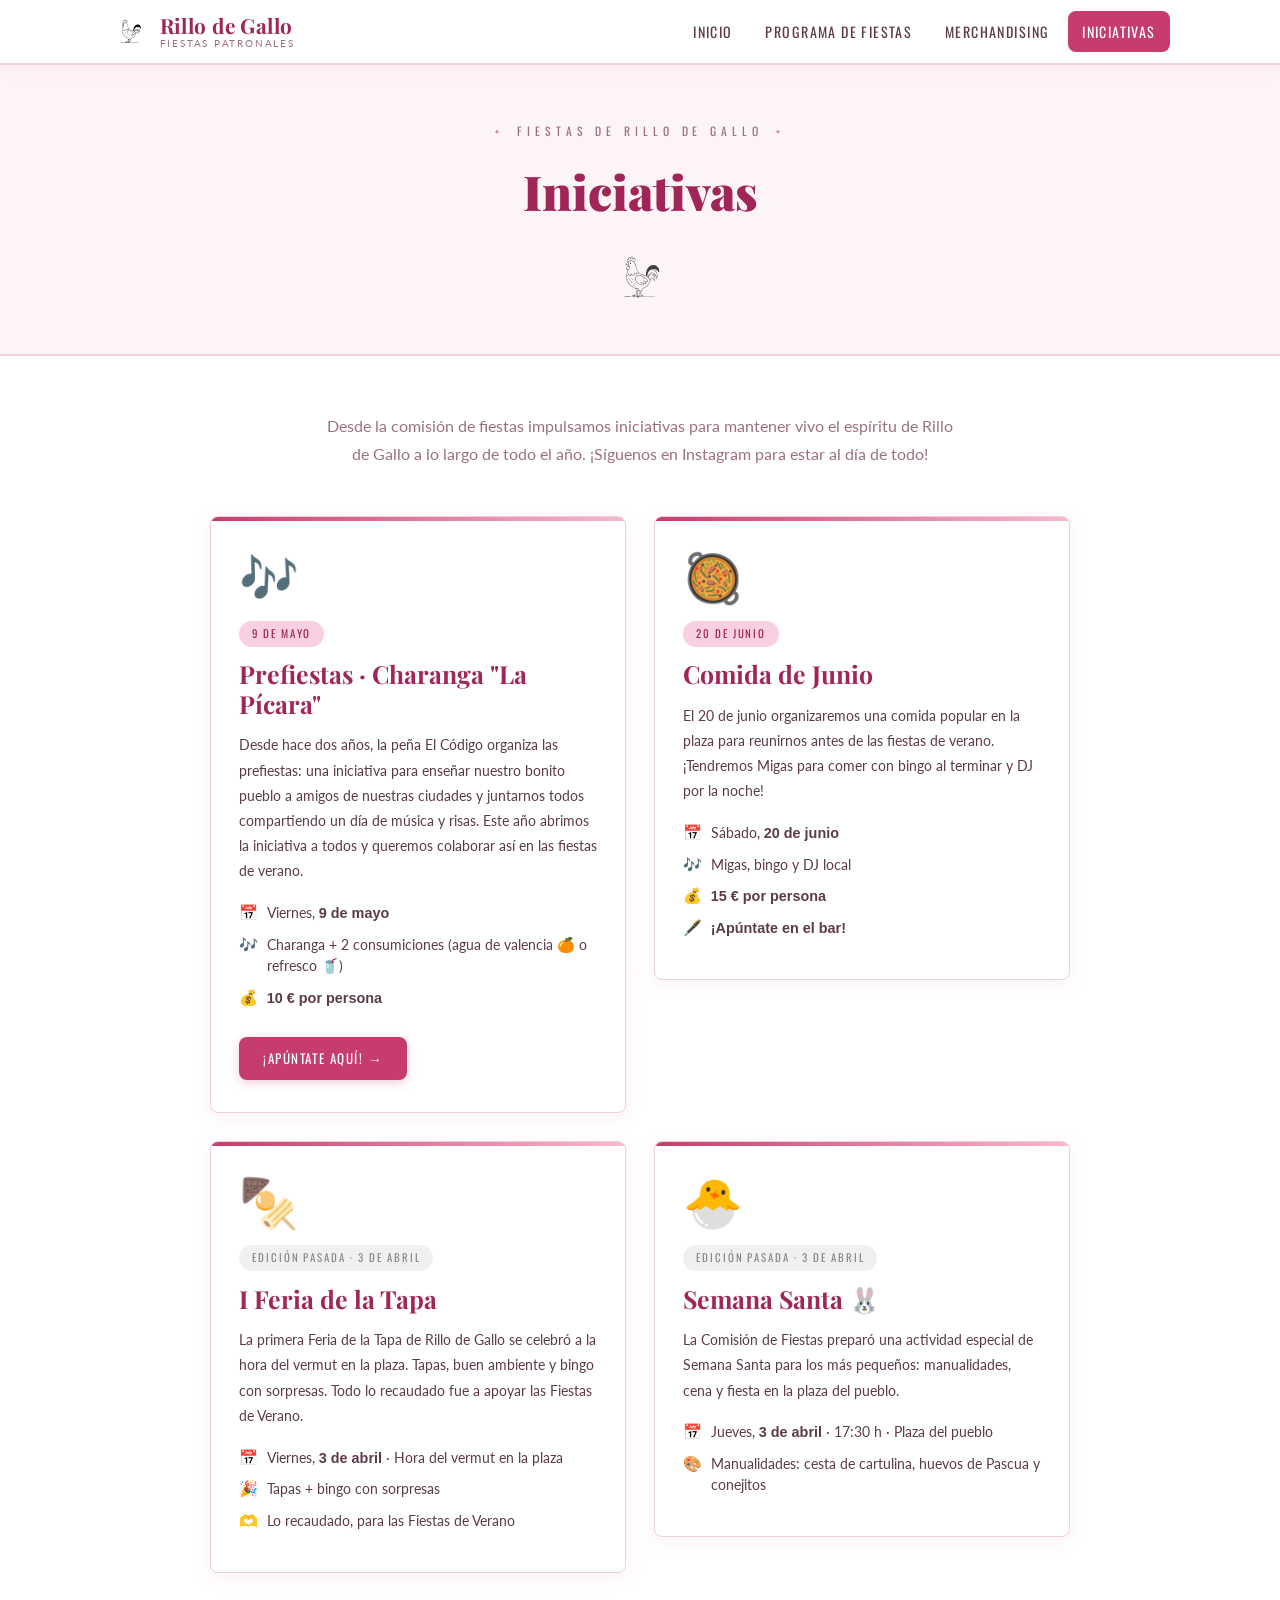
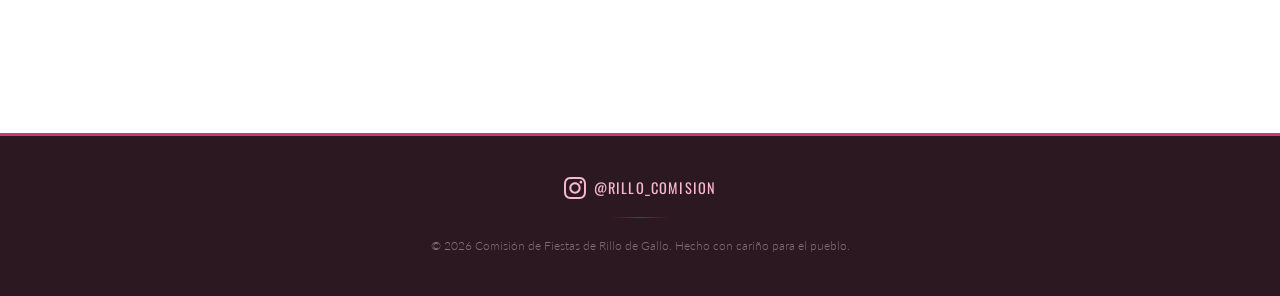
==== commit dd9f5fc6: "añadida comida junio" ====
--- a/iniciativas.html
+++ b/iniciativas.html
@@ -74,7 +74,7 @@
         <article class="initiative-card" aria-labelledby="init-prefiestas-title">
           <span class="initiative-icon" aria-hidden="true">🎶</span>
           <span class="initiative-tag">9 de mayo</span>
-          <h2 class="initiative-title" id="init-prefiestas-title">Prefiestas · Charanga en Primavera</h2>
+          <h2 class="initiative-title" id="init-prefiestas-title">Prefiestas · Charanga "La Pícara"</h2>
 
           <p class="initiative-desc">
             Desde hace dos años, la peña El Código organiza las prefiestas: una iniciativa
@@ -108,7 +108,36 @@
             ¡Apúntate aquí! →
           </a>
         </article>
-
+        <!-- comida junio -->
+        <article class="initiative-card" aria-labelledby="init-prefiestas-title">
+          <span class="initiative-icon" aria-hidden="true">🥘</span>
+          <span class="initiative-tag">20 de Junio</span>
+          <h2 class="initiative-title" id="init-prefiestas-title">Comida de Junio</h2>
+
+          <p class="initiative-desc">
+            El 20 de junio organizaremos una comida popular en la plaza para reunirnos antes de las fiestas de verano. ¡Tendremos Migas para comer con bingo al terminar y DJ por la noche!
+          </p>
+
+          <ul class="initiative-details" aria-label="Detalles del evento">
+            <li class="initiative-detail-item">
+              <span class="detail-icon" aria-hidden="true">📅</span>
+              <span>Sábado, <strong>20 de junio</strong></span>
+            </li>
+            <li class="initiative-detail-item">
+              <span class="detail-icon" aria-hidden="true">🎶</span>
+              <span>Migas, bingo y DJ local</span>
+            </li>
+            <li class="initiative-detail-item">
+              <span class="detail-icon" aria-hidden="true">💰</span>
+              <span><strong>15 € por persona</strong></span>
+            </li>
+            <li class="initiative-detail-item">
+              <span class="detail-icon" aria-hidden="true">🖋️</span>
+              <span><strong>¡Apúntate en el bar!</strong></span>
+            </li>
+          </ul>
+
+        </article>
         <!-- Feria de la tapa (edición pasada) -->
         <article class="initiative-card" aria-labelledby="init-tapa-title">
           <span class="initiative-icon" aria-hidden="true">🍢</span>
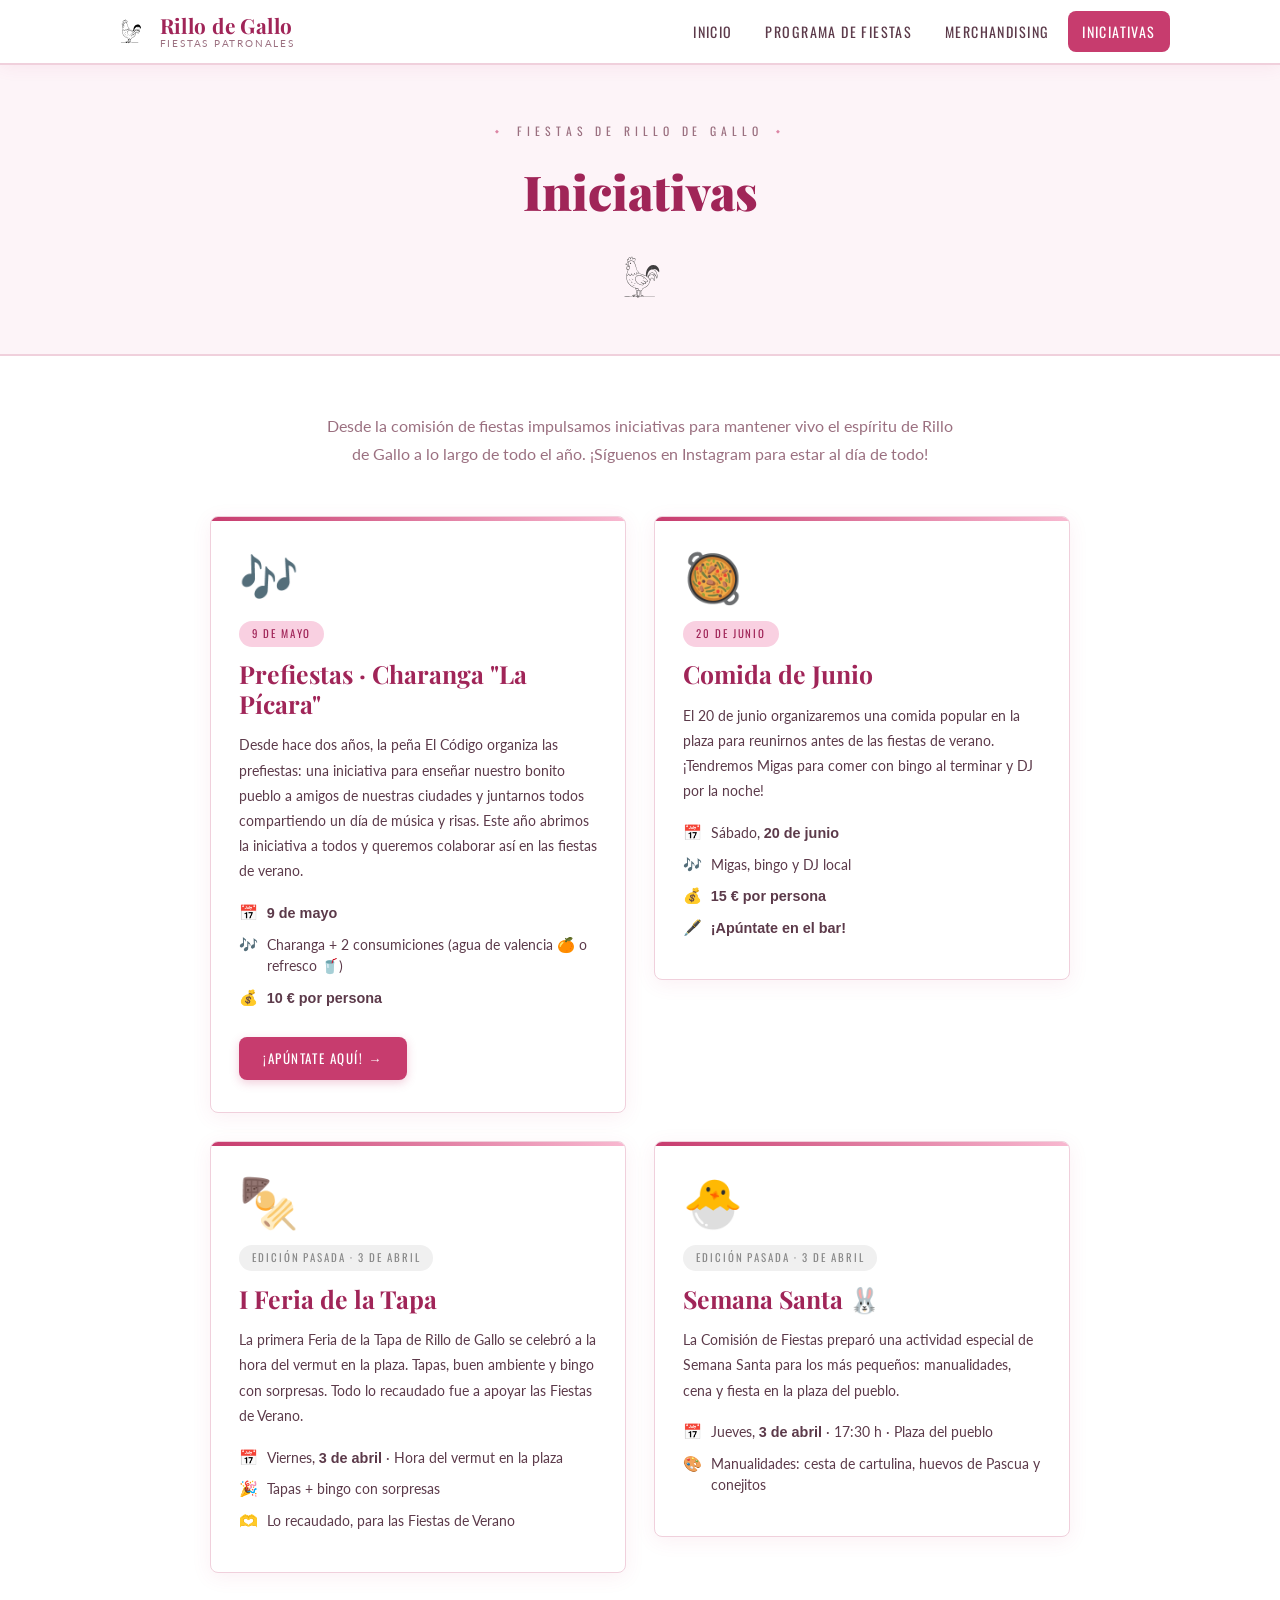
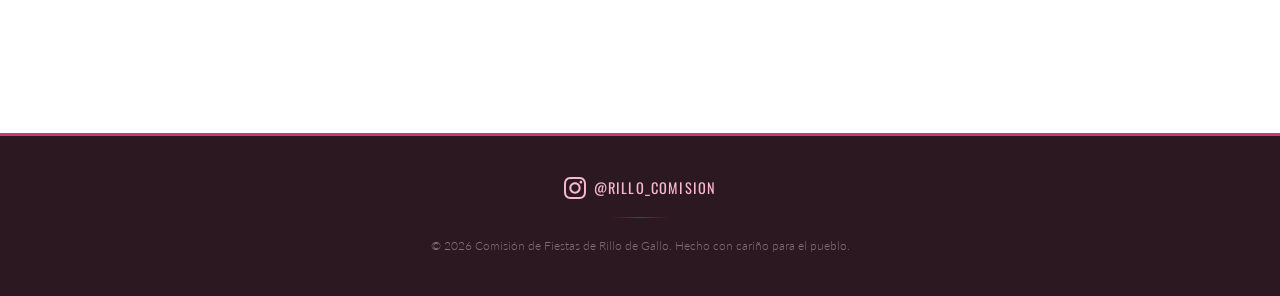
==== commit bc889e46: "Update iniciativas.html" ====
--- a/iniciativas.html
+++ b/iniciativas.html
@@ -86,7 +86,7 @@
           <ul class="initiative-details" aria-label="Detalles del evento">
             <li class="initiative-detail-item">
               <span class="detail-icon" aria-hidden="true">📅</span>
-              <span>Viernes, <strong>9 de mayo</strong></span>
+              <span><strong>9 de mayo</strong></span>
             </li>
             <li class="initiative-detail-item">
               <span class="detail-icon" aria-hidden="true">🎶</span>
